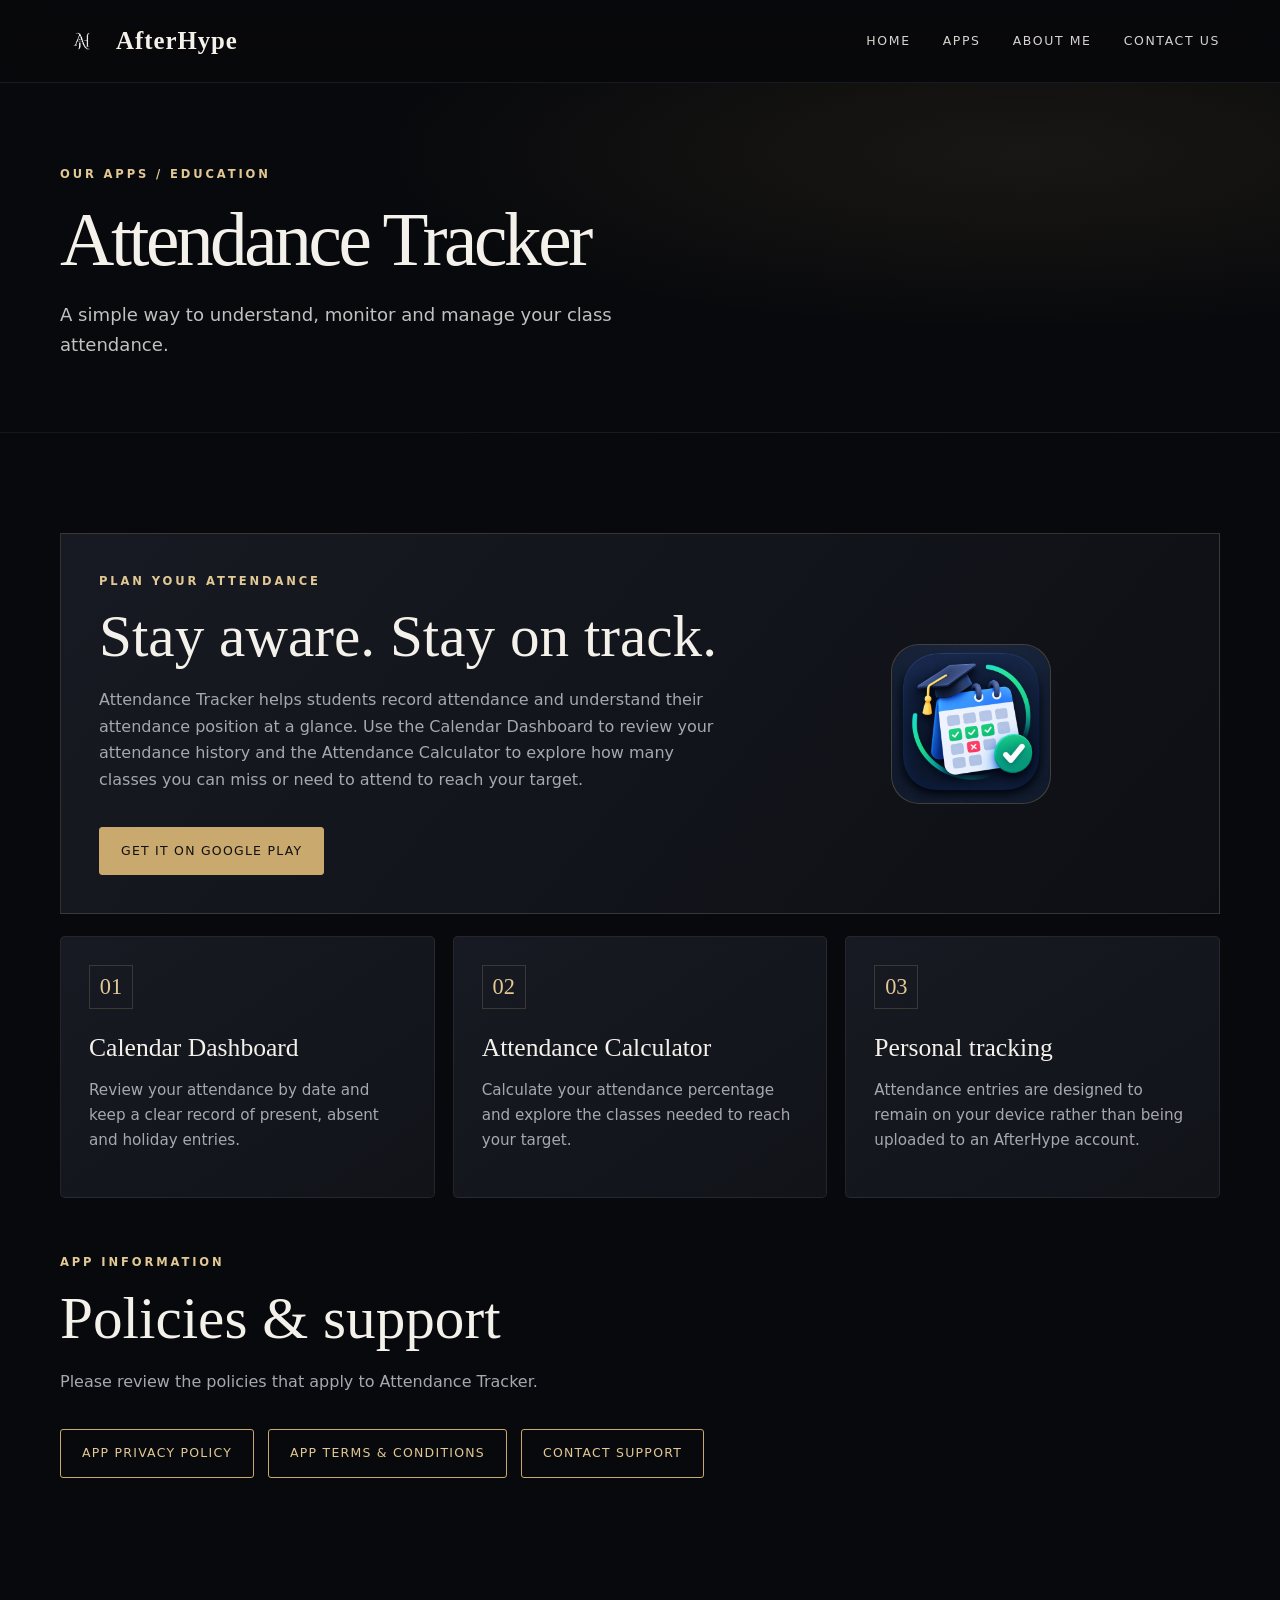
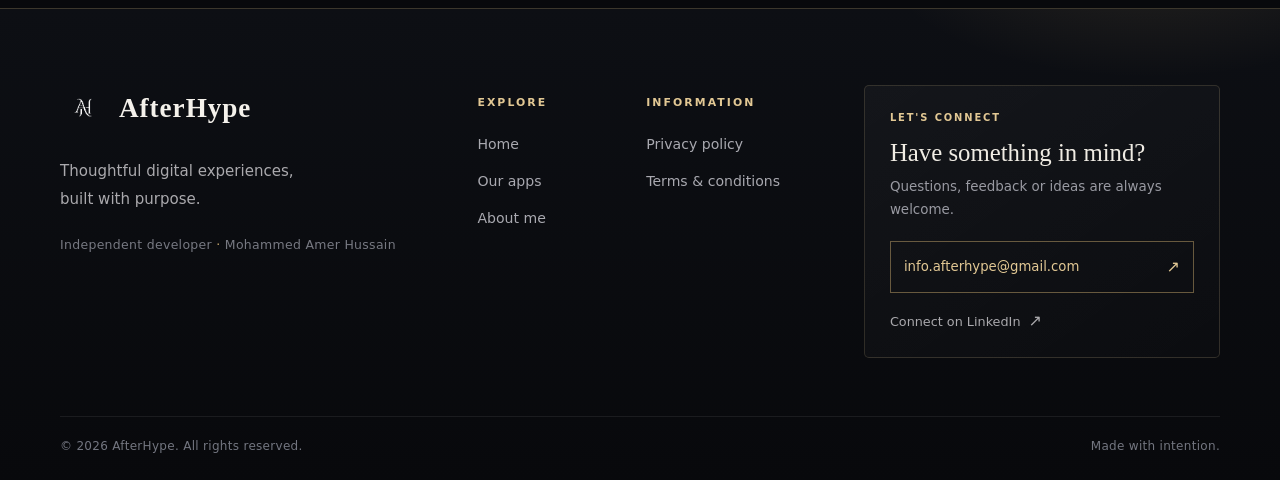
==== apps/attendance-tracker/index.html @ f471f604 "Add files via upload" ====
<!doctype html>
<html lang="en">
  <head>
    <meta charset="utf-8" />
    <meta name="viewport" content="width=device-width,initial-scale=1" />
    <meta name="theme-color" content="#08090c" />
    <meta
      name="description"
      content="AfterHype creates thoughtful mobile apps and digital experiences."
    />
    <title>Attendance Tracker | AfterHype</title>
    <link rel="stylesheet" href="/assets/style.css" />
    <link rel="icon" type="image/png" href="/assets/ah-logo.png" />
    <link rel="apple-touch-icon" href="/assets/ah-logo.png" />
  </head>
  <body>
    <header class="site-header">
      <div class="container header-inner">
        <a class="brand" href="/index.html"
          ><img
            src="/assets/ah-logo.png"
            alt="AfterHype monogram"
            onerror="this.style.display = 'none'"
          /><span>AfterHype</span></a
        >
        <button
          class="menu-toggle"
          aria-label="Toggle navigation"
          aria-expanded="false"
        >
          MENU
        </button>
        <nav class="nav" aria-label="Main navigation">
          <a href="/index.html">HOME</a><a href="/index.html#apps">APPS</a
          ><a href="/index.html#about">ABOUT ME</a
          ><a href="/index.html#contact">CONTACT US</a>
        </nav>
      </div>
    </header>
    <main>
      <section class="page-hero">
        <div class="container">
          <div class="eyebrow">Our apps / Education</div>
          <h1>Attendance Tracker</h1>
          <p class="lead">
            A simple way to understand, monitor and manage your class
            attendance.
          </p>
        </div>
      </section>
      <section class="section">
        <div class="container">
          <div class="app-feature">
            <div>
              <div class="eyebrow">Plan your attendance</div>
              <h2 style="margin: 12px 0 18px">Stay aware. Stay on track.</h2>
              <p class="muted">
                Attendance Tracker helps students record attendance and
                understand their attendance position at a glance. Use the
                Calendar Dashboard to review your attendance history and the
                Attendance Calculator to explore how many classes you can miss
                or need to attend to reach your target.
              </p>
              <div class="actions">
                <a
                  class="btn primary"
                  href="https://play.google.com/store/apps/details?id=com.AfterHype.attendancetracker"
                  target="_blank"
                  rel="noopener noreferrer"
                  >Get it on Google Play</a
                >
              </div>
            </div>
            <div class="app-icon">
              <img
                src="/assets//Attendance/attendance-tracker-logo.png"
                alt="Attendance Tracker app logo"
              />
            </div>
          </div>
          <div class="grid" style="margin-top: 22px">
            <article class="card">
              <div class="symbol">01</div>
              <h3>Calendar Dashboard</h3>
              <p>
                Review your attendance by date and keep a clear record of
                present, absent and holiday entries.
              </p>
            </article>
            <article class="card">
              <div class="symbol">02</div>
              <h3>Attendance Calculator</h3>
              <p>
                Calculate your attendance percentage and explore the classes
                needed to reach your target.
              </p>
            </article>
            <article class="card">
              <div class="symbol">03</div>
              <h3>Personal tracking</h3>
              <p>
                Attendance entries are designed to remain on your device rather
                than being uploaded to an AfterHype account.
              </p>
            </article>
          </div>
          <div style="margin-top: 55px">
            <div class="eyebrow">App information</div>
            <h2>Policies &amp; support</h2>
            <p class="muted">
              Please review the policies that apply to Attendance Tracker.
            </p>
            <div class="actions">
              <a
                class="btn secondary"
                href="/apps/attendance-tracker/privacy.html"
                >App Privacy Policy</a
              ><a
                class="btn secondary"
                href="/apps/attendance-tracker/terms.html"
                >App Terms &amp; Conditions</a
              ><a class="btn secondary" href="mailto:info.afterhype@gmail.com"
                >Contact support</a
              >
            </div>
          </div>
        </div>
      </section>
    </main>

    <footer class="site-footer">
      <div class="container">
        <div class="footer-main">
          <div class="footer-brand-block">
            <a
              class="footer-brand-lockup"
              href="/index.html"
              aria-label="AfterHype home"
            >
              <img src="/assets/ah-logo.png" alt="AfterHype logo" />
              <span>AfterHype</span>
            </a>
            <p class="footer-tagline">
              Thoughtful digital experiences, built with purpose.
            </p>
            <p class="footer-developer">
              Independent developer <span>·</span> Mohammed Amer Hussain
            </p>
          </div>
          <div class="footer-links-group">
            <div class="footer-col">
              <h4>Explore</h4>
              <a href="/index.html">Home</a
              ><a href="/index.html#apps">Our apps</a
              ><a href="/index.html#about">About me</a>
            </div>
            <div class="footer-col">
              <h4>Information</h4>
              <a href="/legal/privacy.html">Privacy policy</a
              ><a href="/legal/terms.html">Terms &amp; conditions</a>
            </div>
          </div>
          <div class="footer-connect">
            <span class="footer-kicker">LET'S CONNECT</span>
            <h3>Have something in mind?</h3>
            <p>Questions, feedback or ideas are always welcome.</p>
            <a class="footer-email" href="mailto:info.afterhype@gmail.com"
              >info.afterhype@gmail.com <span aria-hidden="true">↗</span></a
            >
            <a
              class="footer-social"
              href="https://www.linkedin.com/in/amerhussain001/"
              target="_blank"
              rel="noopener noreferrer"
              >Connect on LinkedIn <span aria-hidden="true">↗</span></a
            >
          </div>
        </div>
        <div class="footer-bottom">
          <span
            >© <span class="current-year"></span> AfterHype. All rights
            reserved.</span
          ><span>Made with intention.</span>
        </div>
      </div>
    </footer>
    <script>
      document
        .querySelectorAll(".current-year")
        .forEach((el) => (el.textContent = new Date().getFullYear()));
    </script>
  </body>
</html>
---- assets/style.css ----
:root{--bg:#08090c;--panel:#111319;--panel2:#171a22;--text:#f4f1eb;--muted:#a7a7b0;--gold:#c9a96e;--gold2:#e2c894;--line:rgba(226,200,148,.18);--max:1160px}
*{box-sizing:border-box}html{scroll-behavior:smooth}body{margin:0;background:var(--bg);color:var(--text);font-family:Inter,ui-sans-serif,system-ui,-apple-system,"Segoe UI",sans-serif;line-height:1.65}a{color:inherit;text-decoration:none}button,input,textarea{font:inherit}
.container{width:min(var(--max),calc(100% - 44px));margin:auto}
.site-header{position:sticky;top:0;z-index:20;background:rgba(8,9,12,.88);backdrop-filter:blur(18px);border-bottom:1px solid rgba(255,255,255,.07)}
.header-inner{height:82px;display:flex;align-items:center;justify-content:space-between;gap:24px}
.brand{display:flex;align-items:center;gap:13px;font-family:Georgia,serif;font-size:1.55rem;letter-spacing:.04em;font-weight:600}
.brand img{width:43px;height:43px;object-fit:contain}
.nav{display:flex;align-items:center;gap:32px}.nav a{font-size:.78rem;letter-spacing:.13em;color:#d6d3ce;transition:.2s}.nav a:hover,.nav a.active{color:var(--gold2)}
.menu-toggle{display:none;background:none;border:1px solid var(--line);color:var(--text);border-radius:8px;padding:8px 11px}
.hero{min-height:660px;display:grid;align-items:center;position:relative;overflow:hidden;border-bottom:1px solid rgba(255,255,255,.05)}
.hero:before{content:"";position:absolute;width:620px;height:620px;border-radius:50%;right:-130px;top:-120px;background:radial-gradient(circle,rgba(201,169,110,.13),transparent 68%);pointer-events:none}
.hero-content{position:relative;max-width:780px;padding:100px 0 110px}
.eyebrow{color:var(--gold2);font-size:.72rem;letter-spacing:.25em;text-transform:uppercase;font-weight:700}
h1,h2,h3{font-family:Georgia,"Times New Roman",serif;font-weight:400;line-height:1.12}
h1{font-size:clamp(3.3rem,8vw,6.8rem);letter-spacing:-.045em;margin:24px 0}
h1 span{color:var(--gold2);font-style:italic}
.lead{font-size:1.13rem;color:#c2c0c0;max-width:620px}
.actions{display:flex;gap:14px;flex-wrap:wrap;margin-top:34px}
.btn{display:inline-flex;align-items:center;justify-content:center;padding:13px 21px;border-radius:3px;border:1px solid var(--gold);font-size:.78rem;letter-spacing:.1em;text-transform:uppercase;transition:.2s}
.btn.primary{background:var(--gold);color:#111}.btn:hover{transform:translateY(-2px);background:var(--gold2);border-color:var(--gold2);color:#111}
.btn.secondary{color:var(--gold2)}
.section{padding:100px 0}.section-head{max-width:690px;margin-bottom:42px}.section h2{font-size:clamp(2.3rem,5vw,3.7rem);margin:13px 0 18px}.muted{color:var(--muted)}
.grid{display:grid;grid-template-columns:repeat(3,1fr);gap:18px}
.card{background:linear-gradient(145deg,var(--panel2),var(--panel));border:1px solid rgba(255,255,255,.07);padding:28px;border-radius:5px;transition:.25s}
.card:hover{border-color:var(--line);transform:translateY(-4px)}
.card .symbol{width:44px;height:44px;border:1px solid var(--line);display:grid;place-items:center;color:var(--gold2);font-family:Georgia,serif;font-size:1.4rem;margin-bottom:25px}
.card h3{font-size:1.6rem;margin:0 0 12px}.card p{color:var(--muted);font-size:.95rem}
.text-link{display:inline-block;margin-top:14px;color:var(--gold2);font-size:.8rem;letter-spacing:.1em;text-transform:uppercase}
.split{display:grid;grid-template-columns:1fr 1fr;gap:70px;align-items:center}
.monogram-panel{min-height:340px;display:grid;place-items:center;border:1px solid var(--line);background:radial-gradient(circle,rgba(201,169,110,.1),transparent 62%),#0d0f14}
.monogram-panel img{width:min(210px,55%);height:auto;object-fit:contain}
.callout{border-top:1px solid var(--line);border-bottom:1px solid var(--line);padding:46px 0}
.callout-inner{display:flex;align-items:center;justify-content:space-between;gap:30px}
.page-hero{padding:82px 0 54px;border-bottom:1px solid rgba(255,255,255,.06);background:radial-gradient(ellipse at 80% 20%,rgba(201,169,110,.09),transparent 45%)}
.page-hero h1{font-size:clamp(2.8rem,6vw,4.7rem);margin:14px 0}
.content{max-width:850px;padding:64px 0 100px}.content h2{font-size:1.8rem;margin:38px 0 12px}.content h3{font-size:1.35rem;margin:26px 0 8px}.content p,.content li{color:#c0bec0}.content a{color:var(--gold2);text-decoration:underline;text-underline-offset:3px}
.app-feature{display:grid;grid-template-columns:1.2fr .8fr;gap:34px;align-items:center;background:linear-gradient(130deg,#171a22,#0d0f14);border:1px solid var(--line);padding:38px}
.app-icon{width:160px;height:160px;margin:auto;border:1px solid var(--line);border-radius:28px;display:grid;place-items:center;background:#202228;color:white;font-family:Georgia,serif;font-size:3rem}
.app-icon img{width:100%;height:100%;object-fit:contain;border-radius:28px}
.form-grid{display:grid;grid-template-columns:1fr 1fr;gap:18px}.field{display:flex;flex-direction:column;gap:8px}.field.full{grid-column:1/-1}.field label{font-size:.78rem;letter-spacing:.08em;color:#d6d1c7;text-transform:uppercase}.field input,.field textarea{width:100%;background:#111319;border:1px solid rgba(255,255,255,.13);padding:14px;color:var(--text);border-radius:3px;outline:none}.field input:focus,.field textarea:focus{border-color:var(--gold)}.field textarea{min-height:150px;resize:vertical}.form-note{font-size:.82rem;color:var(--muted);margin-top:14px}
.site-footer{position:relative;isolation:isolate;overflow:hidden;margin-top:30px;padding:76px 0 24px;background:linear-gradient(180deg,#0d0f14 0%,#08090c 100%);border-top:1px solid rgba(226,200,148,.24)}
.site-footer:before{content:"";position:absolute;z-index:-1;width:560px;height:260px;right:-150px;top:-190px;border-radius:50%;background:radial-gradient(ellipse,rgba(201,169,110,.13),transparent 70%);pointer-events:none}
.footer-main{display:grid;grid-template-columns:1.1fr 1fr 1.15fr;gap:clamp(34px,6vw,84px);padding-bottom:58px}
.footer-brand-lockup{display:inline-flex;align-items:center;gap:13px;color:var(--text);font-family:Georgia,serif;font-size:1.7rem;letter-spacing:.035em;font-weight:600}
.footer-brand-lockup img{width:46px;height:46px;object-fit:contain}
.footer-tagline{max-width:270px;margin:19px 0 22px;color:#aaa9ad;font-size:.94rem;line-height:1.8}
.footer-developer{margin:0;color:#777982;font-size:.78rem;letter-spacing:.025em}
.footer-developer span{color:var(--gold)}
.footer-links-group{display:grid;grid-template-columns:1fr 1fr;gap:28px;padding-top:9px}
.footer-col h4,.footer-kicker{display:block;color:var(--gold2);font-size:.68rem;letter-spacing:.19em;text-transform:uppercase;font-weight:700;margin:0 0 21px}
.footer-col a{display:table;color:#a9a9b0;font-size:.88rem;margin:0 0 14px;transition:color .2s,transform .2s}
.footer-col a:hover{color:var(--gold2);transform:translateX(3px)}
.footer-connect{padding:24px 25px 22px;border:1px solid rgba(226,200,148,.17);background:linear-gradient(145deg,rgba(255,255,255,.035),rgba(255,255,255,.012));border-radius:5px}
.footer-kicker{margin-bottom:13px;font-size:.62rem}
.footer-connect h3{font-size:1.55rem;margin:0 0 9px;color:#f0ece4}
.footer-connect p{margin:0 0 19px;color:#999aa2;font-size:.84rem;line-height:1.7}
.footer-email{display:flex;align-items:center;justify-content:space-between;gap:12px;padding:12px 13px;border:1px solid rgba(201,169,110,.48);color:var(--gold2);font-size:.83rem;overflow-wrap:anywhere;transition:background .2s,border-color .2s}
.footer-email:hover{background:rgba(201,169,110,.09);border-color:var(--gold2)}
.footer-email span,.footer-social span{font-size:1rem}
.footer-social{display:inline-flex;align-items:center;gap:8px;margin-top:15px;color:#aaa9ad;font-size:.8rem;transition:color .2s}
.footer-social:hover{color:var(--gold2)}
.footer-bottom{display:flex;justify-content:space-between;align-items:center;gap:18px;padding-top:20px;border-top:1px solid rgba(255,255,255,.075);color:#737680;font-size:.75rem;letter-spacing:.025em}
@media(max-width:850px){.nav{gap:18px}.nav a{font-size:.7rem}.grid{grid-template-columns:1fr 1fr}.split{gap:35px}.footer-main{grid-template-columns:1fr 1fr}.footer-connect{grid-column:1/-1;max-width:none}}
@media(max-width:620px){.container{width:min(var(--max),calc(100% - 32px))}.header-inner{height:72px}.brand{font-size:1.3rem}.brand img{width:38px;height:38px}.menu-toggle{display:block}.nav{display:none;position:absolute;top:72px;left:0;right:0;background:#0b0c10;border-bottom:1px solid var(--line);padding:20px 24px;flex-direction:column;align-items:flex-start;gap:20px}.nav.open{display:flex}.hero{min-height:570px}.hero-content{padding:80px 0}.section{padding:72px 0}.grid,.split,.app-feature{grid-template-columns:1fr}.monogram-panel{min-height:250px}.callout-inner{align-items:flex-start;flex-direction:column}.footer-main{grid-template-columns:1fr;gap:34px;padding-bottom:38px}.footer-links-group{max-width:420px}.footer-connect{grid-column:auto}.footer-bottom{align-items:flex-start;flex-direction:column;gap:8px}.form-grid{grid-template-columns:1fr}.field.full{grid-column:auto}.copyright{flex-direction:column}.app-feature{padding:25px}}

/* Brand identity refinements */
.brand img{object-fit:contain;background:transparent}
.monogram-panel img{object-fit:contain;background:transparent}
.app-icon{overflow:hidden;padding:0}
.app-icon img{display:block;width:100%;height:100%;object-fit:cover;border-radius:28px}
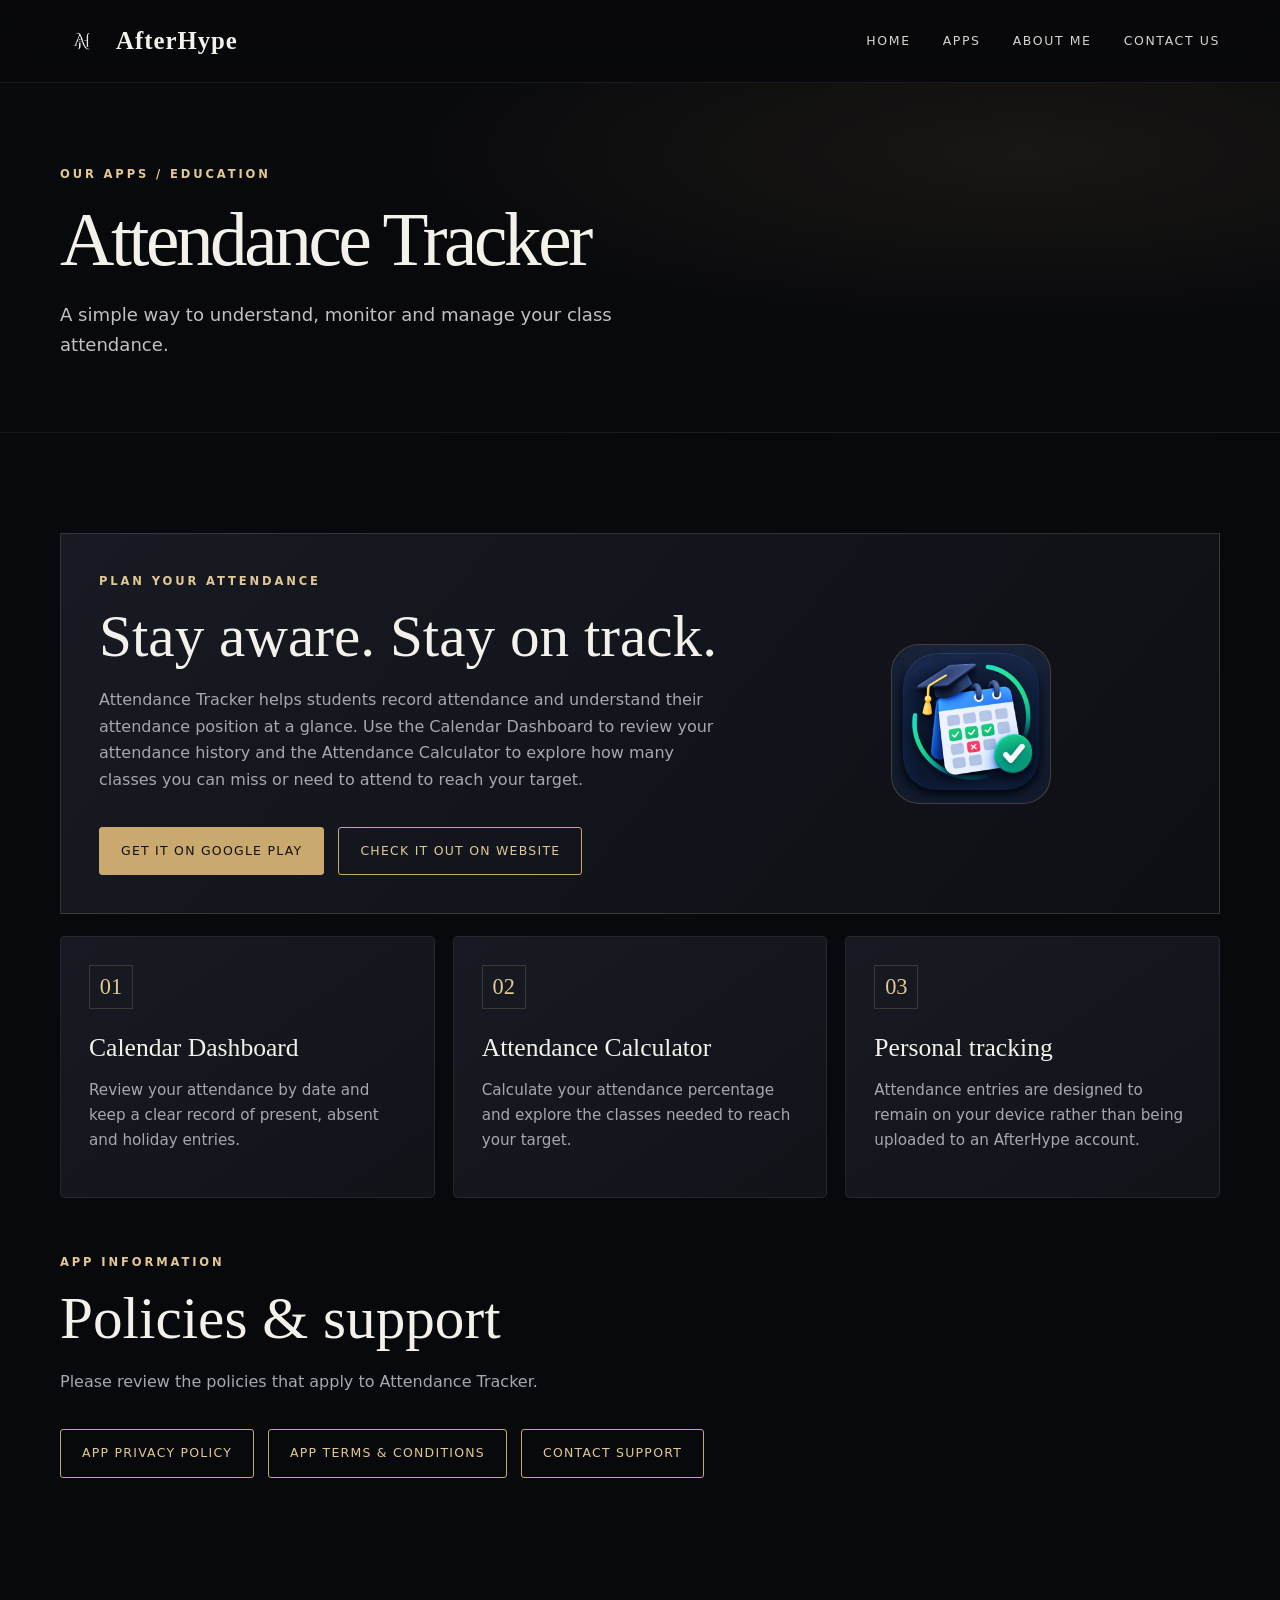
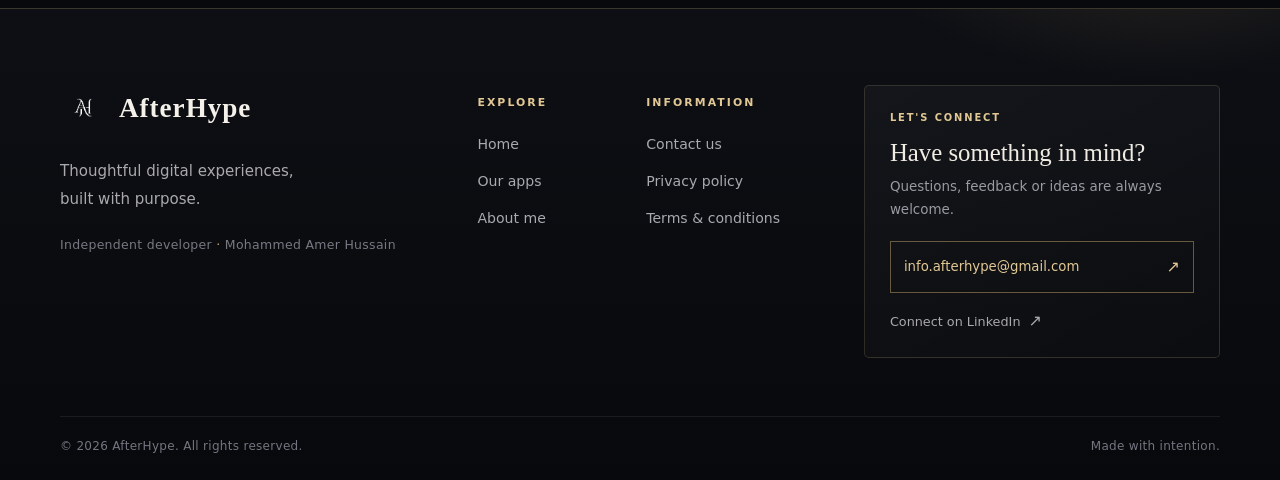
==== commit 9e18881d: "little changes & fixes" ====
--- a/apps/attendance-tracker/index.html
+++ b/apps/attendance-tracker/index.html
@@ -4,11 +4,16 @@
     <meta charset="utf-8" />
     <meta name="viewport" content="width=device-width,initial-scale=1" />
     <meta name="theme-color" content="#08090c" />
+    <meta property="og:site_name" content="AfterHype" />
     <meta
       name="description"
-      content="AfterHype creates thoughtful mobile apps and digital experiences."
+      content="Track college attendance with Attendance Tracker. Manage present, absent and holiday records, view your attendance calendar, calculate attendance percentage and plan classes to reach your target."
     />
-    <title>Attendance Tracker | AfterHype</title>
+    <meta
+      name="keywords"
+      content="attendance tracker app, college attendance tracker, attendance calculator, attendance percentage calculator, student attendance app, 75 percent attendance calculator, class attendance management"
+    />
+    <title>Attendance Tracker – Attendance Management App</title>
     <link rel="stylesheet" href="/assets/style.css" />
     <link rel="icon" type="image/png" href="/assets/ah-logo.png" />
     <link rel="apple-touch-icon" href="/assets/ah-logo.png" />
@@ -31,9 +36,10 @@
           MENU
         </button>
         <nav class="nav" aria-label="Main navigation">
-          <a href="/index.html">HOME</a><a href="/index.html#apps">APPS</a
-          ><a href="/index.html#about">ABOUT ME</a
-          ><a href="/index.html#contact">CONTACT US</a>
+          <a href="/index.html">HOME</a>
+          <a href="/apps/apps-index.html">APPS</a>
+          <a href="/about.html">ABOUT ME</a>
+          <a href="/index.html#contact">CONTACT US</a>
         </nav>
       </div>
     </header>
@@ -68,6 +74,14 @@
                   target="_blank"
                   rel="noopener noreferrer"
                   >Get it on Google Play</a
+                >
+                <a
+                  class="btn secondary"
+                  href="/apps/web-view/attendance.html"
+                  target="_blank"
+                  rel="noopener noreferrer"
+                >
+                  Check it out on website</a
                 >
               </div>
             </div>
@@ -119,7 +133,7 @@
                 class="btn secondary"
                 href="/apps/attendance-tracker/terms.html"
                 >App Terms &amp; Conditions</a
-              ><a class="btn secondary" href="mailto:info.afterhype@gmail.com"
+              ><a class="btn secondary" href="/index.html#contact"
                 >Contact support</a
               >
             </div>
@@ -150,14 +164,15 @@
           <div class="footer-links-group">
             <div class="footer-col">
               <h4>Explore</h4>
-              <a href="/index.html">Home</a
-              ><a href="/index.html#apps">Our apps</a
-              ><a href="/index.html#about">About me</a>
+              <a href="/index.html">Home</a>
+              <a href="/apps/apps-index.html">Our apps</a>
+              <a href="/about.html">About me</a>
             </div>
             <div class="footer-col">
               <h4>Information</h4>
-              <a href="/legal/privacy.html">Privacy policy</a
-              ><a href="/legal/terms.html">Terms &amp; conditions</a>
+              <a href="/index.html#contact">Contact us</a>
+              <a href="/legal/privacy.html">Privacy policy</a>
+              <a href="/legal/terms.html">Terms &amp; conditions</a>
             </div>
           </div>
           <div class="footer-connect">
--- a/assets/style.css
+++ b/assets/style.css
@@ -1,71 +1,659 @@
-
-:root{--bg:#08090c;--panel:#111319;--panel2:#171a22;--text:#f4f1eb;--muted:#a7a7b0;--gold:#c9a96e;--gold2:#e2c894;--line:rgba(226,200,148,.18);--max:1160px}
-*{box-sizing:border-box}html{scroll-behavior:smooth}body{margin:0;background:var(--bg);color:var(--text);font-family:Inter,ui-sans-serif,system-ui,-apple-system,"Segoe UI",sans-serif;line-height:1.65}a{color:inherit;text-decoration:none}button,input,textarea{font:inherit}
-.container{width:min(var(--max),calc(100% - 44px));margin:auto}
-.site-header{position:sticky;top:0;z-index:20;background:rgba(8,9,12,.88);backdrop-filter:blur(18px);border-bottom:1px solid rgba(255,255,255,.07)}
-.header-inner{height:82px;display:flex;align-items:center;justify-content:space-between;gap:24px}
-.brand{display:flex;align-items:center;gap:13px;font-family:Georgia,serif;font-size:1.55rem;letter-spacing:.04em;font-weight:600}
-.brand img{width:43px;height:43px;object-fit:contain}
-.nav{display:flex;align-items:center;gap:32px}.nav a{font-size:.78rem;letter-spacing:.13em;color:#d6d3ce;transition:.2s}.nav a:hover,.nav a.active{color:var(--gold2)}
-.menu-toggle{display:none;background:none;border:1px solid var(--line);color:var(--text);border-radius:8px;padding:8px 11px}
-.hero{min-height:660px;display:grid;align-items:center;position:relative;overflow:hidden;border-bottom:1px solid rgba(255,255,255,.05)}
-.hero:before{content:"";position:absolute;width:620px;height:620px;border-radius:50%;right:-130px;top:-120px;background:radial-gradient(circle,rgba(201,169,110,.13),transparent 68%);pointer-events:none}
-.hero-content{position:relative;max-width:780px;padding:100px 0 110px}
-.eyebrow{color:var(--gold2);font-size:.72rem;letter-spacing:.25em;text-transform:uppercase;font-weight:700}
-h1,h2,h3{font-family:Georgia,"Times New Roman",serif;font-weight:400;line-height:1.12}
-h1{font-size:clamp(3.3rem,8vw,6.8rem);letter-spacing:-.045em;margin:24px 0}
-h1 span{color:var(--gold2);font-style:italic}
-.lead{font-size:1.13rem;color:#c2c0c0;max-width:620px}
-.actions{display:flex;gap:14px;flex-wrap:wrap;margin-top:34px}
-.btn{display:inline-flex;align-items:center;justify-content:center;padding:13px 21px;border-radius:3px;border:1px solid var(--gold);font-size:.78rem;letter-spacing:.1em;text-transform:uppercase;transition:.2s}
-.btn.primary{background:var(--gold);color:#111}.btn:hover{transform:translateY(-2px);background:var(--gold2);border-color:var(--gold2);color:#111}
-.btn.secondary{color:var(--gold2)}
-.section{padding:100px 0}.section-head{max-width:690px;margin-bottom:42px}.section h2{font-size:clamp(2.3rem,5vw,3.7rem);margin:13px 0 18px}.muted{color:var(--muted)}
-.grid{display:grid;grid-template-columns:repeat(3,1fr);gap:18px}
-.card{background:linear-gradient(145deg,var(--panel2),var(--panel));border:1px solid rgba(255,255,255,.07);padding:28px;border-radius:5px;transition:.25s}
-.card:hover{border-color:var(--line);transform:translateY(-4px)}
-.card .symbol{width:44px;height:44px;border:1px solid var(--line);display:grid;place-items:center;color:var(--gold2);font-family:Georgia,serif;font-size:1.4rem;margin-bottom:25px}
-.card h3{font-size:1.6rem;margin:0 0 12px}.card p{color:var(--muted);font-size:.95rem}
-.text-link{display:inline-block;margin-top:14px;color:var(--gold2);font-size:.8rem;letter-spacing:.1em;text-transform:uppercase}
-.split{display:grid;grid-template-columns:1fr 1fr;gap:70px;align-items:center}
-.monogram-panel{min-height:340px;display:grid;place-items:center;border:1px solid var(--line);background:radial-gradient(circle,rgba(201,169,110,.1),transparent 62%),#0d0f14}
-.monogram-panel img{width:min(210px,55%);height:auto;object-fit:contain}
-.callout{border-top:1px solid var(--line);border-bottom:1px solid var(--line);padding:46px 0}
-.callout-inner{display:flex;align-items:center;justify-content:space-between;gap:30px}
-.page-hero{padding:82px 0 54px;border-bottom:1px solid rgba(255,255,255,.06);background:radial-gradient(ellipse at 80% 20%,rgba(201,169,110,.09),transparent 45%)}
-.page-hero h1{font-size:clamp(2.8rem,6vw,4.7rem);margin:14px 0}
-.content{max-width:850px;padding:64px 0 100px}.content h2{font-size:1.8rem;margin:38px 0 12px}.content h3{font-size:1.35rem;margin:26px 0 8px}.content p,.content li{color:#c0bec0}.content a{color:var(--gold2);text-decoration:underline;text-underline-offset:3px}
-.app-feature{display:grid;grid-template-columns:1.2fr .8fr;gap:34px;align-items:center;background:linear-gradient(130deg,#171a22,#0d0f14);border:1px solid var(--line);padding:38px}
-.app-icon{width:160px;height:160px;margin:auto;border:1px solid var(--line);border-radius:28px;display:grid;place-items:center;background:#202228;color:white;font-family:Georgia,serif;font-size:3rem}
-.app-icon img{width:100%;height:100%;object-fit:contain;border-radius:28px}
-.form-grid{display:grid;grid-template-columns:1fr 1fr;gap:18px}.field{display:flex;flex-direction:column;gap:8px}.field.full{grid-column:1/-1}.field label{font-size:.78rem;letter-spacing:.08em;color:#d6d1c7;text-transform:uppercase}.field input,.field textarea{width:100%;background:#111319;border:1px solid rgba(255,255,255,.13);padding:14px;color:var(--text);border-radius:3px;outline:none}.field input:focus,.field textarea:focus{border-color:var(--gold)}.field textarea{min-height:150px;resize:vertical}.form-note{font-size:.82rem;color:var(--muted);margin-top:14px}
-.site-footer{position:relative;isolation:isolate;overflow:hidden;margin-top:30px;padding:76px 0 24px;background:linear-gradient(180deg,#0d0f14 0%,#08090c 100%);border-top:1px solid rgba(226,200,148,.24)}
-.site-footer:before{content:"";position:absolute;z-index:-1;width:560px;height:260px;right:-150px;top:-190px;border-radius:50%;background:radial-gradient(ellipse,rgba(201,169,110,.13),transparent 70%);pointer-events:none}
-.footer-main{display:grid;grid-template-columns:1.1fr 1fr 1.15fr;gap:clamp(34px,6vw,84px);padding-bottom:58px}
-.footer-brand-lockup{display:inline-flex;align-items:center;gap:13px;color:var(--text);font-family:Georgia,serif;font-size:1.7rem;letter-spacing:.035em;font-weight:600}
-.footer-brand-lockup img{width:46px;height:46px;object-fit:contain}
-.footer-tagline{max-width:270px;margin:19px 0 22px;color:#aaa9ad;font-size:.94rem;line-height:1.8}
-.footer-developer{margin:0;color:#777982;font-size:.78rem;letter-spacing:.025em}
-.footer-developer span{color:var(--gold)}
-.footer-links-group{display:grid;grid-template-columns:1fr 1fr;gap:28px;padding-top:9px}
-.footer-col h4,.footer-kicker{display:block;color:var(--gold2);font-size:.68rem;letter-spacing:.19em;text-transform:uppercase;font-weight:700;margin:0 0 21px}
-.footer-col a{display:table;color:#a9a9b0;font-size:.88rem;margin:0 0 14px;transition:color .2s,transform .2s}
-.footer-col a:hover{color:var(--gold2);transform:translateX(3px)}
-.footer-connect{padding:24px 25px 22px;border:1px solid rgba(226,200,148,.17);background:linear-gradient(145deg,rgba(255,255,255,.035),rgba(255,255,255,.012));border-radius:5px}
-.footer-kicker{margin-bottom:13px;font-size:.62rem}
-.footer-connect h3{font-size:1.55rem;margin:0 0 9px;color:#f0ece4}
-.footer-connect p{margin:0 0 19px;color:#999aa2;font-size:.84rem;line-height:1.7}
-.footer-email{display:flex;align-items:center;justify-content:space-between;gap:12px;padding:12px 13px;border:1px solid rgba(201,169,110,.48);color:var(--gold2);font-size:.83rem;overflow-wrap:anywhere;transition:background .2s,border-color .2s}
-.footer-email:hover{background:rgba(201,169,110,.09);border-color:var(--gold2)}
-.footer-email span,.footer-social span{font-size:1rem}
-.footer-social{display:inline-flex;align-items:center;gap:8px;margin-top:15px;color:#aaa9ad;font-size:.8rem;transition:color .2s}
-.footer-social:hover{color:var(--gold2)}
-.footer-bottom{display:flex;justify-content:space-between;align-items:center;gap:18px;padding-top:20px;border-top:1px solid rgba(255,255,255,.075);color:#737680;font-size:.75rem;letter-spacing:.025em}
-@media(max-width:850px){.nav{gap:18px}.nav a{font-size:.7rem}.grid{grid-template-columns:1fr 1fr}.split{gap:35px}.footer-main{grid-template-columns:1fr 1fr}.footer-connect{grid-column:1/-1;max-width:none}}
-@media(max-width:620px){.container{width:min(var(--max),calc(100% - 32px))}.header-inner{height:72px}.brand{font-size:1.3rem}.brand img{width:38px;height:38px}.menu-toggle{display:block}.nav{display:none;position:absolute;top:72px;left:0;right:0;background:#0b0c10;border-bottom:1px solid var(--line);padding:20px 24px;flex-direction:column;align-items:flex-start;gap:20px}.nav.open{display:flex}.hero{min-height:570px}.hero-content{padding:80px 0}.section{padding:72px 0}.grid,.split,.app-feature{grid-template-columns:1fr}.monogram-panel{min-height:250px}.callout-inner{align-items:flex-start;flex-direction:column}.footer-main{grid-template-columns:1fr;gap:34px;padding-bottom:38px}.footer-links-group{max-width:420px}.footer-connect{grid-column:auto}.footer-bottom{align-items:flex-start;flex-direction:column;gap:8px}.form-grid{grid-template-columns:1fr}.field.full{grid-column:auto}.copyright{flex-direction:column}.app-feature{padding:25px}}
+:root {
+  --bg: #08090c;
+  --panel: #111319;
+  --panel2: #171a22;
+  --text: #f4f1eb;
+  --muted: #a7a7b0;
+  --gold: #c9a96e;
+  --gold2: #e2c894;
+  --line: rgba(226, 200, 148, 0.18);
+  --max: 1160px;
+}
+* {
+  box-sizing: border-box;
+}
+html {
+  scroll-behavior: smooth;
+}
+body {
+  margin: 0;
+  background: var(--bg);
+  color: var(--text);
+  font-family:
+    Inter,
+    ui-sans-serif,
+    system-ui,
+    -apple-system,
+    "Segoe UI",
+    sans-serif;
+  line-height: 1.65;
+}
+a {
+  color: inherit;
+  text-decoration: none;
+}
+button,
+input,
+textarea {
+  font: inherit;
+}
+.container {
+  width: min(var(--max), calc(100% - 44px));
+  margin: auto;
+}
+.site-header {
+  position: sticky;
+  top: 0;
+  z-index: 20;
+  background: rgba(8, 9, 12, 0.88);
+  backdrop-filter: blur(18px);
+  border-bottom: 1px solid rgba(255, 255, 255, 0.07);
+}
+.header-inner {
+  height: 82px;
+  display: flex;
+  align-items: center;
+  justify-content: space-between;
+  gap: 24px;
+}
+.brand {
+  display: flex;
+  align-items: center;
+  gap: 13px;
+  font-family: Georgia, serif;
+  font-size: 1.55rem;
+  letter-spacing: 0.04em;
+  font-weight: 600;
+}
+.brand img {
+  width: 43px;
+  height: 43px;
+  object-fit: contain;
+}
+.nav {
+  display: flex;
+  align-items: center;
+  gap: 32px;
+}
+.nav a {
+  font-size: 0.78rem;
+  letter-spacing: 0.13em;
+  color: #d6d3ce;
+  transition: 0.2s;
+}
+.nav a:hover,
+.nav a.active {
+  color: var(--gold2);
+}
+.menu-toggle {
+  display: none;
+  background: none;
+  border: 1px solid var(--line);
+  color: var(--text);
+  border-radius: 8px;
+  padding: 8px 11px;
+}
+.hero {
+  min-height: 660px;
+  display: grid;
+  align-items: center;
+  position: relative;
+  overflow: hidden;
+  border-bottom: 1px solid rgba(255, 255, 255, 0.05);
+}
+.hero:before {
+  content: "";
+  position: absolute;
+  width: 620px;
+  height: 620px;
+  border-radius: 50%;
+  right: -130px;
+  top: -120px;
+  background: radial-gradient(
+    circle,
+    rgba(201, 169, 110, 0.13),
+    transparent 68%
+  );
+  pointer-events: none;
+}
+.hero-content {
+  position: relative;
+  max-width: 780px;
+  padding: 100px 0 110px;
+}
+.eyebrow {
+  color: var(--gold2);
+  font-size: 0.72rem;
+  letter-spacing: 0.25em;
+  text-transform: uppercase;
+  font-weight: 700;
+}
+h1,
+h2,
+h3 {
+  font-family: Georgia, "Times New Roman", serif;
+  font-weight: 400;
+  line-height: 1.12;
+}
+h1 {
+  font-size: clamp(3.3rem, 8vw, 6.8rem);
+  letter-spacing: -0.045em;
+  margin: 24px 0;
+}
+h1 span {
+  color: var(--gold2);
+  font-style: italic;
+}
+.lead {
+  font-size: 1.13rem;
+  color: #c2c0c0;
+  max-width: 620px;
+}
+.actions {
+  display: flex;
+  gap: 14px;
+  flex-wrap: wrap;
+  margin-top: 34px;
+}
+.btn {
+  display: inline-flex;
+  align-items: center;
+  justify-content: center;
+  padding: 13px 21px;
+  border-radius: 3px;
+  border: 1px solid var(--gold);
+  font-size: 0.78rem;
+  letter-spacing: 0.1em;
+  text-transform: uppercase;
+  transition: 0.2s;
+}
+.btn.primary {
+  background: var(--gold);
+  color: #111;
+}
+.btn:hover {
+  transform: translateY(-2px);
+  background: var(--gold2);
+  border-color: var(--gold2);
+  color: #111;
+}
+.btn.secondary {
+  color: var(--gold2);
+}
+.section {
+  padding: 100px 0;
+}
+.section-head {
+  max-width: 690px;
+  margin-bottom: 42px;
+}
+.section h2 {
+  font-size: clamp(2.3rem, 5vw, 3.7rem);
+  margin: 13px 0 18px;
+}
+.muted {
+  color: var(--muted);
+}
+.grid {
+  display: grid;
+  grid-template-columns: repeat(3, 1fr);
+  gap: 18px;
+}
+.card {
+  background: linear-gradient(145deg, var(--panel2), var(--panel));
+  border: 1px solid rgba(255, 255, 255, 0.07);
+  padding: 28px;
+  border-radius: 5px;
+  transition: 0.25s;
+}
+.card:hover {
+  border-color: var(--line);
+  transform: translateY(-4px);
+}
+.card .symbol {
+  width: 44px;
+  height: 44px;
+  border: 1px solid var(--line);
+  display: grid;
+  place-items: center;
+  color: var(--gold2);
+  font-family: Georgia, serif;
+  font-size: 1.4rem;
+  margin-bottom: 25px;
+}
+.card h3 {
+  font-size: 1.6rem;
+  margin: 0 0 12px;
+}
+.card p {
+  color: var(--muted);
+  font-size: 0.95rem;
+}
+.text-link {
+  display: inline-block;
+  margin-top: 14px;
+  color: var(--gold2);
+  font-size: 0.8rem;
+  letter-spacing: 0.1em;
+  text-transform: uppercase;
+}
+.split {
+  display: grid;
+  grid-template-columns: 1fr 1fr;
+  gap: 70px;
+  align-items: center;
+}
+.monogram-panel {
+  min-height: 340px;
+  display: grid;
+  place-items: center;
+  border: 1px solid var(--line);
+  background:
+    radial-gradient(circle, rgba(201, 169, 110, 0.1), transparent 62%), #0d0f14;
+}
+.monogram-panel img {
+  width: min(210px, 55%);
+  height: auto;
+  object-fit: contain;
+}
+.callout {
+  border-top: 1px solid var(--line);
+  border-bottom: 1px solid var(--line);
+  padding: 46px 0;
+}
+.callout-inner {
+  display: flex;
+  align-items: center;
+  justify-content: space-between;
+  gap: 30px;
+}
+.page-hero {
+  padding: 82px 0 54px;
+  border-bottom: 1px solid rgba(255, 255, 255, 0.06);
+  background: radial-gradient(
+    ellipse at 80% 20%,
+    rgba(201, 169, 110, 0.09),
+    transparent 45%
+  );
+}
+.page-hero h1 {
+  font-size: clamp(2.8rem, 6vw, 4.7rem);
+  margin: 14px 0;
+}
+.content {
+  max-width: 850px;
+  padding: 64px 0 100px;
+}
+.content h2 {
+  font-size: 1.8rem;
+  margin: 38px 0 12px;
+}
+.content h3 {
+  font-size: 1.35rem;
+  margin: 26px 0 8px;
+}
+.content p,
+.content li {
+  color: #c0bec0;
+}
+.content a {
+  color: var(--gold2);
+  text-decoration: underline;
+  text-underline-offset: 3px;
+}
+.app-feature {
+  display: grid;
+  grid-template-columns: 1.2fr 0.8fr;
+  gap: 34px;
+  align-items: center;
+  background: linear-gradient(130deg, #171a22, #0d0f14);
+  border: 1px solid var(--line);
+  padding: 38px;
+}
+.app-icon {
+  width: 160px;
+  height: 160px;
+  margin: auto;
+  border: 1px solid var(--line);
+  border-radius: 28px;
+  display: grid;
+  place-items: center;
+  background: #202228;
+  color: white;
+  font-family: Georgia, serif;
+  font-size: 3rem;
+}
+.app-icon img {
+  width: 100%;
+  height: 100%;
+  object-fit: contain;
+  border-radius: 28px;
+}
+.form-grid {
+  display: grid;
+  grid-template-columns: 1fr 1fr;
+  gap: 18px;
+}
+.field {
+  display: flex;
+  flex-direction: column;
+  gap: 8px;
+}
+.field.full {
+  grid-column: 1/-1;
+}
+.field label {
+  font-size: 0.78rem;
+  letter-spacing: 0.08em;
+  color: #d6d1c7;
+  text-transform: uppercase;
+}
+.field input,
+.field textarea {
+  width: 100%;
+  background: #111319;
+  border: 1px solid rgba(255, 255, 255, 0.13);
+  padding: 14px;
+  color: var(--text);
+  border-radius: 3px;
+  outline: none;
+}
+.field input:focus,
+.field textarea:focus {
+  border-color: var(--gold);
+}
+.field textarea {
+  min-height: 150px;
+  resize: vertical;
+}
+.form-note {
+  font-size: 0.82rem;
+  color: var(--muted);
+  margin-top: 14px;
+}
+.site-footer {
+  position: relative;
+  isolation: isolate;
+  overflow: hidden;
+  margin-top: 30px;
+  padding: 76px 0 24px;
+  background: linear-gradient(180deg, #0d0f14 0%, #08090c 100%);
+  border-top: 1px solid rgba(226, 200, 148, 0.24);
+}
+.site-footer:before {
+  content: "";
+  position: absolute;
+  z-index: -1;
+  width: 560px;
+  height: 260px;
+  right: -150px;
+  top: -190px;
+  border-radius: 50%;
+  background: radial-gradient(
+    ellipse,
+    rgba(201, 169, 110, 0.13),
+    transparent 70%
+  );
+  pointer-events: none;
+}
+.footer-main {
+  display: grid;
+  grid-template-columns: 1.1fr 1fr 1.15fr;
+  gap: clamp(34px, 6vw, 84px);
+  padding-bottom: 58px;
+}
+.footer-brand-lockup {
+  display: inline-flex;
+  align-items: center;
+  gap: 13px;
+  color: var(--text);
+  font-family: Georgia, serif;
+  font-size: 1.7rem;
+  letter-spacing: 0.035em;
+  font-weight: 600;
+}
+.footer-brand-lockup img {
+  width: 46px;
+  height: 46px;
+  object-fit: contain;
+}
+.footer-tagline {
+  max-width: 270px;
+  margin: 19px 0 22px;
+  color: #aaa9ad;
+  font-size: 0.94rem;
+  line-height: 1.8;
+}
+.footer-developer {
+  margin: 0;
+  color: #777982;
+  font-size: 0.78rem;
+  letter-spacing: 0.025em;
+}
+.footer-developer span {
+  color: var(--gold);
+}
+.footer-links-group {
+  display: grid;
+  grid-template-columns: 1fr 1fr;
+  gap: 28px;
+  padding-top: 9px;
+}
+.footer-col h4,
+.footer-kicker {
+  display: block;
+  color: var(--gold2);
+  font-size: 0.68rem;
+  letter-spacing: 0.19em;
+  text-transform: uppercase;
+  font-weight: 700;
+  margin: 0 0 21px;
+}
+.footer-col a {
+  display: table;
+  color: #a9a9b0;
+  font-size: 0.88rem;
+  margin: 0 0 14px;
+  transition:
+    color 0.2s,
+    transform 0.2s;
+}
+.footer-col a:hover {
+  color: var(--gold2);
+  transform: translateX(3px);
+}
+.footer-connect {
+  padding: 24px 25px 22px;
+  border: 1px solid rgba(226, 200, 148, 0.17);
+  background: linear-gradient(
+    145deg,
+    rgba(255, 255, 255, 0.035),
+    rgba(255, 255, 255, 0.012)
+  );
+  border-radius: 5px;
+}
+.footer-kicker {
+  margin-bottom: 13px;
+  font-size: 0.62rem;
+}
+.footer-connect h3 {
+  font-size: 1.55rem;
+  margin: 0 0 9px;
+  color: #f0ece4;
+}
+.footer-connect p {
+  margin: 0 0 19px;
+  color: #999aa2;
+  font-size: 0.84rem;
+  line-height: 1.7;
+}
+.footer-email {
+  display: flex;
+  align-items: center;
+  justify-content: space-between;
+  gap: 12px;
+  padding: 12px 13px;
+  border: 1px solid rgba(201, 169, 110, 0.48);
+  color: var(--gold2);
+  font-size: 0.83rem;
+  overflow-wrap: anywhere;
+  transition:
+    background 0.2s,
+    border-color 0.2s;
+}
+.footer-email:hover {
+  background: rgba(201, 169, 110, 0.09);
+  border-color: var(--gold2);
+}
+.footer-email span,
+.footer-social span {
+  font-size: 1rem;
+}
+.footer-social {
+  display: inline-flex;
+  align-items: center;
+  gap: 8px;
+  margin-top: 15px;
+  color: #aaa9ad;
+  font-size: 0.8rem;
+  transition: color 0.2s;
+}
+.footer-social:hover {
+  color: var(--gold2);
+}
+.footer-bottom {
+  display: flex;
+  justify-content: space-between;
+  align-items: center;
+  gap: 18px;
+  padding-top: 20px;
+  border-top: 1px solid rgba(255, 255, 255, 0.075);
+  color: #737680;
+  font-size: 0.75rem;
+  letter-spacing: 0.025em;
+}
+@media (max-width: 850px) {
+  .nav {
+    gap: 18px;
+  }
+  .nav a {
+    font-size: 0.7rem;
+  }
+  .grid {
+    grid-template-columns: 1fr 1fr;
+  }
+  .split {
+    gap: 35px;
+  }
+  .footer-main {
+    grid-template-columns: 1fr 1fr;
+  }
+  .footer-connect {
+    grid-column: 1/-1;
+    max-width: none;
+  }
+}
+@media (max-width: 620px) {
+  .container {
+    width: min(var(--max), calc(100% - 32px));
+  }
+  .header-inner {
+    height: 72px;
+  }
+  .brand {
+    font-size: 1.3rem;
+  }
+  .brand img {
+    width: 38px;
+    height: 38px;
+  }
+  .menu-toggle {
+    display: block;
+  }
+  .nav {
+    display: none;
+    position: absolute;
+    top: 72px;
+    left: 0;
+    right: 0;
+    background: #0b0c10;
+    border-bottom: 1px solid var(--line);
+    padding: 20px 24px;
+    flex-direction: column;
+    align-items: flex-start;
+    gap: 20px;
+  }
+  .nav.open {
+    display: flex;
+  }
+  .hero {
+    min-height: 570px;
+  }
+  .hero-content {
+    padding: 80px 0;
+  }
+  .section {
+    padding: 72px 0;
+  }
+  .grid,
+  .split,
+  .app-feature {
+    grid-template-columns: 1fr;
+  }
+  .monogram-panel {
+    min-height: 250px;
+  }
+  .callout-inner {
+    align-items: flex-start;
+    flex-direction: column;
+  }
+  .footer-main {
+    grid-template-columns: 1fr;
+    gap: 34px;
+    padding-bottom: 38px;
+  }
+  .footer-links-group {
+    max-width: 420px;
+  }
+  .footer-connect {
+    grid-column: auto;
+  }
+  .footer-bottom {
+    align-items: flex-start;
+    flex-direction: column;
+    gap: 8px;
+  }
+  .form-grid {
+    grid-template-columns: 1fr;
+  }
+  .field.full {
+    grid-column: auto;
+  }
+  .copyright {
+    flex-direction: column;
+  }
+  .app-feature {
+    padding: 25px;
+  }
+}
 
 /* Brand identity refinements */
-.brand img{object-fit:contain;background:transparent}
-.monogram-panel img{object-fit:contain;background:transparent}
-.app-icon{overflow:hidden;padding:0}
-.app-icon img{display:block;width:100%;height:100%;object-fit:cover;border-radius:28px}
+.brand img {
+  object-fit: contain;
+  background: transparent;
+}
+.monogram-panel img {
+  object-fit: contain;
+  background: transparent;
+}
+.app-icon {
+  overflow: hidden;
+  padding: 0;
+}
+.app-icon img {
+  display: block;
+  width: 100%;
+  height: 100%;
+  object-fit: cover;
+  border-radius: 28px;
+}
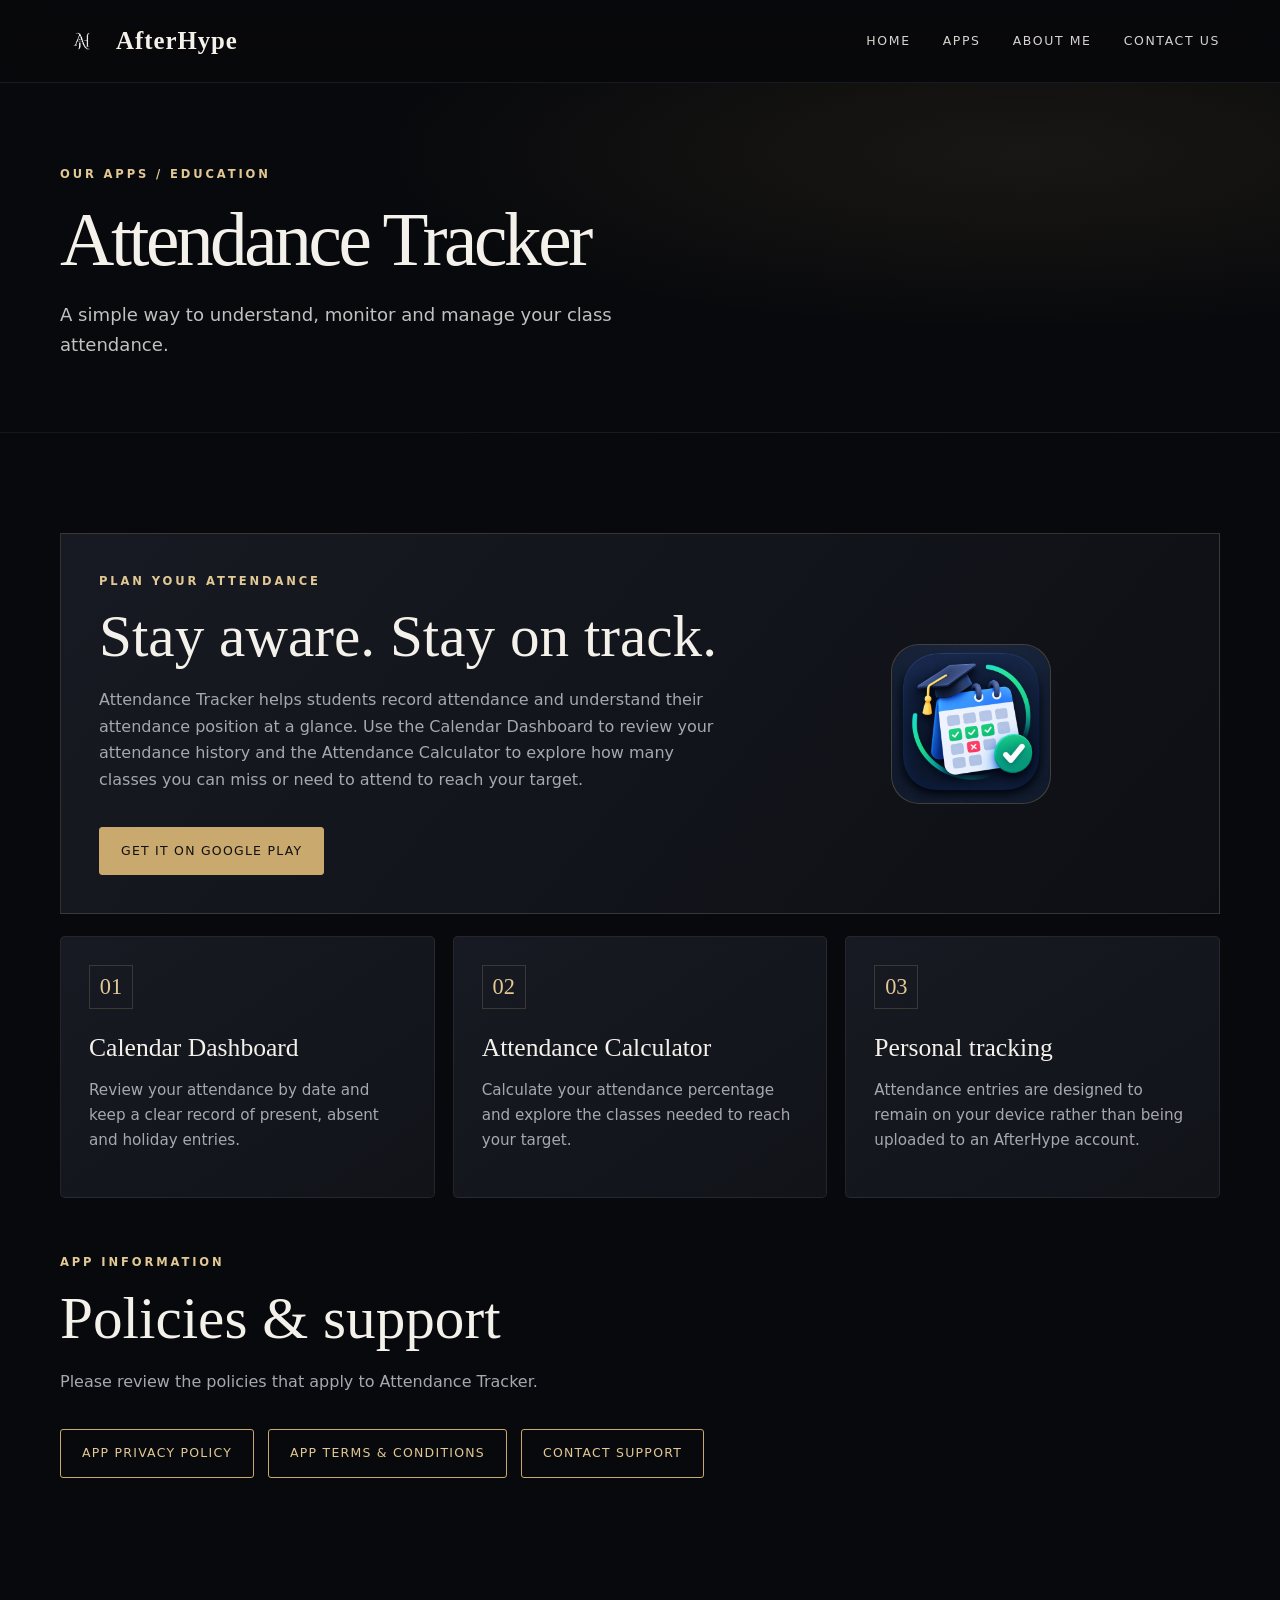
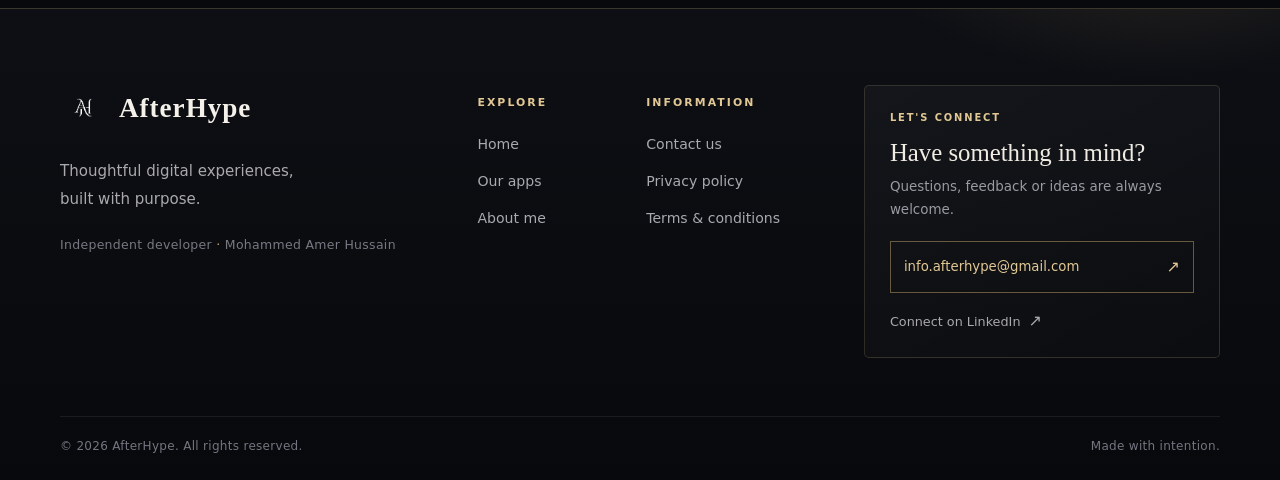
==== commit 94033b00: "little changes & fixes" ====
--- a/apps/attendance-tracker/index.html
+++ b/apps/attendance-tracker/index.html
@@ -75,14 +75,13 @@
                   rel="noopener noreferrer"
                   >Get it on Google Play</a
                 >
-                <a
+                <!-- <a
                   class="btn secondary"
                   href="/apps/web-view/attendance.html"
                   target="_blank"
                   rel="noopener noreferrer"
                 >
-                  Check it out on website</a
-                >
+                Check it out on website</a> -->
               </div>
             </div>
             <div class="app-icon">
